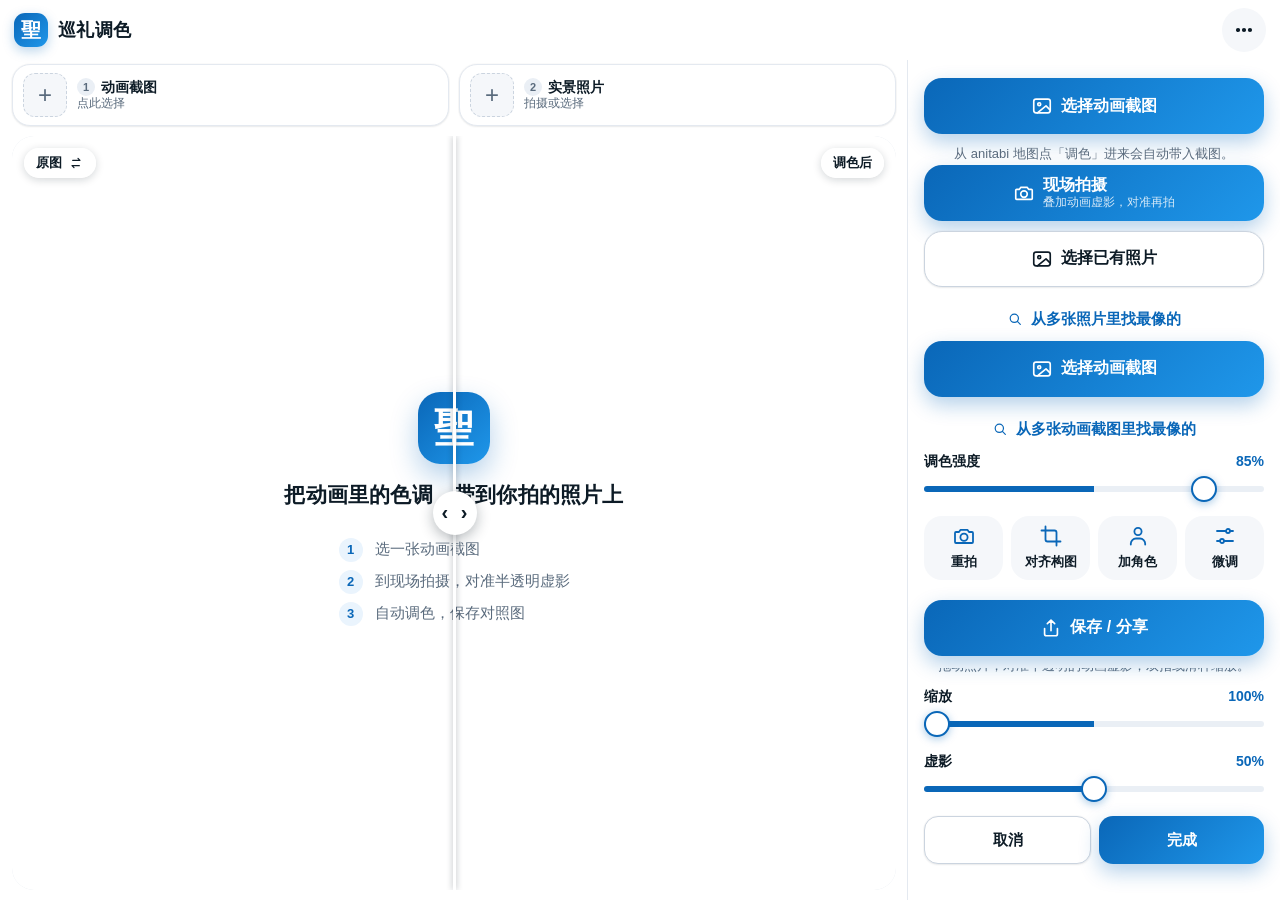
==== index.html @ 3e24e33b "merge: 合并 origin/main（手机端改版 + 模型多线路）与一屏主线界面重做 origin/main 上另一个会话在 39ddd38 里做了一次增量式手机端改版，与本分支的整体重构在 a" ====
<!doctype html>
<html lang="zh-CN" data-phase="empty">
<head>
  <meta charset="UTF-8" />
  <meta name="viewport" content="width=device-width, initial-scale=1.0, viewport-fit=cover" />
  <meta name="description" content="把动画截图的色调带到你拍的圣地巡礼照片上：现场叠加取景、自动调色、一键保存对照图。" />
  <meta name="theme-color" content="#ffffff" />
  <meta name="apple-mobile-web-app-capable" content="yes" />
  <meta name="apple-mobile-web-app-status-bar-style" content="default" />
  <meta name="apple-mobile-web-app-title" content="巡礼调色" />
  <title>聖地巡礼 · 调色对比生成器</title>
  <script>
    // 直接双击 HTML 时，浏览器会拦截模块、Worker 和相机能力，页面看得到但按钮不会工作。
    // 本机开发统一交给仅监听 127.0.0.1 的服务；线上与 GitHub Pages 不受影响。
    if (location.protocol === 'file:') location.replace('http://127.0.0.1:8126/');
  </script>
  <link rel="manifest" href="./manifest.webmanifest" />
  <link rel="icon" href="./icon.svg" type="image/svg+xml" />
  <link rel="apple-touch-icon" href="./icon-180.png" />
  <link rel="stylesheet" href="./style.css?v=20260929-white" />
</head>
<body>
  <!-- 线条图标：统一粗细和圆角，比各平台不一致的 emoji 更干净 -->
  <svg width="0" height="0" style="position:absolute" aria-hidden="true" focusable="false">
    <defs>
      <symbol id="i-camera" viewBox="0 0 24 24"><path d="M4 8h3l1.6-2.2h6.8L17 8h3a1 1 0 0 1 1 1v9a1 1 0 0 1-1 1H4a1 1 0 0 1-1-1V9a1 1 0 0 1 1-1z"/><circle cx="12" cy="13.2" r="3.6"/></symbol>
      <symbol id="i-image" viewBox="0 0 24 24"><rect x="3" y="4.5" width="18" height="15" rx="2.5"/><circle cx="9" cy="10" r="1.6"/><path d="M21 16.5l-4.6-4.6L7 19.5"/></symbol>
      <symbol id="i-search" viewBox="0 0 24 24"><circle cx="11" cy="11" r="6.2"/><path d="M20 20l-4.4-4.4"/></symbol>
      <symbol id="i-crop" viewBox="0 0 24 24"><path d="M6.5 2.5v13a2 2 0 0 0 2 2h13"/><path d="M2.5 6.5h13a2 2 0 0 1 2 2v13"/></symbol>
      <symbol id="i-person" viewBox="0 0 24 24"><circle cx="12" cy="7.5" r="3.6"/><path d="M4.8 20.5v-.8a5.2 5.2 0 0 1 5.2-5.2h4a5.2 5.2 0 0 1 5.2 5.2v.8"/></symbol>
      <symbol id="i-sliders" viewBox="0 0 24 24"><path d="M4 7h9M17 7h3M4 17h3M11 17h9"/><circle cx="15" cy="7" r="2"/><circle cx="9" cy="17" r="2"/></symbol>
      <symbol id="i-share" viewBox="0 0 24 24"><path d="M12 15V3.5M8 7.2l4-3.7 4 3.7"/><path d="M5 12.5v6a2 2 0 0 0 2 2h10a2 2 0 0 0 2-2v-6"/></symbol>
      <symbol id="i-more" viewBox="0 0 24 24"><circle cx="5.5" cy="12" r="1.4" fill="currentColor"/><circle cx="12" cy="12" r="1.4" fill="currentColor"/><circle cx="18.5" cy="12" r="1.4" fill="currentColor"/></symbol>
      <symbol id="i-swap" viewBox="0 0 24 24"><path d="M7 8h11l-3-3M17 16H6l3 3"/></symbol>
      <symbol id="i-plus" viewBox="0 0 24 24"><path d="M12 5v14M5 12h14"/></symbol>
      <symbol id="i-undo" viewBox="0 0 24 24"><path d="M8.5 5L4 9.5 8.5 14"/><path d="M4.5 9.5H14a5.5 5.5 0 0 1 0 11h-3"/></symbol>
      <symbol id="i-eraser" viewBox="0 0 24 24"><path d="M9 20h11"/><path d="M5.6 14.4l7.8-7.8a2 2 0 0 1 2.8 0l2.2 2.2a2 2 0 0 1 0 2.8L11 18H8l-2.4-2.4a2 2 0 0 1 0-1.2z"/></symbol>
      <symbol id="i-brush" viewBox="0 0 24 24"><path d="M15.5 4.5a2.1 2.1 0 0 1 3 3L8 18l-4 1 1-4z"/><path d="M14 6l3 3"/></symbol>
      <symbol id="i-box" viewBox="0 0 24 24"><rect x="4" y="4" width="16" height="16" rx="2.5" stroke-dasharray="3.2 3"/></symbol>
      <symbol id="i-trash" viewBox="0 0 24 24"><path d="M4.5 7h15M9.5 7V4.5h5V7M6.5 7l.8 12a1.5 1.5 0 0 0 1.5 1.4h6.4a1.5 1.5 0 0 0 1.5-1.4l.8-12"/></symbol>
      <symbol id="i-reset" viewBox="0 0 24 24"><path d="M4.5 12a7.5 7.5 0 1 0 2.4-5.5"/><path d="M4.5 4.5v4h4"/></symbol>
    </defs>
  </svg>
  <header class="bar">
    <span class="logo">聖</span>
    <h1>巡礼调色</h1>
    <button id="btnMenu" class="icon-btn" aria-label="更多：离线模型、关于"><svg class="ic"><use href="#i-more"/></svg></button>
  </header>

  <main class="app">
    <div class="stage-col">
      <!-- 素材条：永远显示两张图的状态，下一步没做的那格会高亮，取代原来的「五步流程条」 -->
      <div class="assets" id="assets">
        <button type="button" class="slot" id="slotAnime" aria-label="动画截图：点击选择或更换">
          <span class="slot-thumb"><img id="thumbAnime" alt="" hidden /></span>
          <span class="slot-text"><b><i class="step">1</i>动画截图</b><small id="slotAnimeHint">点此选择</small></span>
        </button>
        <button type="button" class="slot" id="slotPhoto" aria-label="实景照片：点击拍摄或选择">
          <span class="slot-thumb"><img id="thumbPhoto" alt="" hidden /></span>
          <span class="slot-text"><b><i class="step">2</i>实景照片</b><small id="slotPhotoHint">拍摄或选择</small></span>
        </button>
      </div>

      <div class="stage" id="stage">
        <div class="compare" id="compare">
          <canvas id="canvasGraded"></canvas>
          <div class="compare-clip" id="clip"><canvas id="canvasOrig"></canvas></div>
          <div class="handle" id="handle"><span></span></div>
          <img id="alignGhost" alt="" hidden />
          <button type="button" class="badge left" id="badgeLeft" title="点击切换：对照原图 / 对照动画"><span id="badgeLeftText">原图</span><svg class="ic sm"><use href="#i-swap"/></svg></button>
          <div class="badge right" id="badgeRight">调色后</div>
        </div>
        <div class="hero" id="emptyHint">
          <div class="hero-mark">聖</div>
          <h2>把动画里的色调，带到你拍的照片上</h2>
          <ol>
            <li>选一张动画截图</li>
            <li>到现场拍摄，对准半透明虚影</li>
            <li>自动调色，保存对照图</li>
          </ol>
        </div>
        <div class="stage-status" id="status" role="status" aria-live="polite" hidden></div>
      </div>
    </div>

    <!-- 操作区：只显示当前阶段需要的东西，每个阶段一个主按钮 -->
    <section class="dock" id="dock">
      <div class="pane" data-for="empty">
        <button id="btnPickAnime" class="primary big"><svg class="ic"><use href="#i-image"/></svg><span>选择动画截图</span></button>
        <p class="tip">从 anitabi 地图点「调色」进来会自动带入截图。</p>
      </div>

      <div class="pane" data-for="anime">
        <button id="btnShoot" class="primary big"><svg class="ic"><use href="#i-camera"/></svg><span>现场拍摄<small>叠加动画虚影，对准再拍</small></span></button>
        <button id="btnPickPhoto" class="big"><svg class="ic"><use href="#i-image"/></svg><span>选择已有照片</span></button>
        <button id="btnMatchPhotos" class="link"><svg class="ic sm"><use href="#i-search"/></svg>从多张照片里找最像的</button>
      </div>

      <div class="pane" data-for="photo">
        <button id="btnPickAnime2" class="primary big"><svg class="ic"><use href="#i-image"/></svg><span>选择动画截图</span></button>
        <button id="btnMatchAnimes" class="link"><svg class="ic sm"><use href="#i-search"/></svg>从多张动画截图里找最像的</button>
      </div>

      <div class="pane" data-for="ready">
        <label class="row">
          <span>调色强度</span><output id="strengthVal">85%</output>
          <input type="range" id="strength" min="0" max="100" value="85" />
        </label>

        <div class="char-box" id="charBox" hidden>
          <div class="char-msg" id="charMsg" hidden></div>
          <div class="char-fail" id="charFail" hidden>
            <button id="btnCharRetry" class="small">重试</button>
            <button id="btnCharHires" class="small">加强搜索小角色</button>
            <button id="btnCharBox" class="small">手动框选</button>
          </div>
          <div class="char-chips" id="charChips" hidden></div>
          <div class="char-ctl" id="charCtl" hidden>
            <label class="row">
              <span>角色大小</span><output id="charScaleVal">100%</output>
              <input type="range" id="charScale" min="20" max="300" value="100" />
            </label>
            <div class="btn-row">
              <button id="btnCharReset" class="small"><svg class="ic sm"><use href="#i-reset"/></svg>还原位置</button>
              <button id="btnCharRefine" class="small"><svg class="ic sm"><use href="#i-brush"/></svg>修边</button>
              <button id="btnCharRemove" class="small"><svg class="ic sm"><use href="#i-trash"/></svg>移除</button>
            </div>
          </div>
        </div>

        <div class="tools">
          <button id="btnRetake" class="tool"><svg class="ic"><use href="#i-camera"/></svg><span>重拍</span></button>
          <button id="btnAlign" class="tool"><svg class="ic"><use href="#i-crop"/></svg><span>对齐构图</span></button>
          <button id="btnAddChar" class="tool"><svg class="ic"><use href="#i-person"/></svg><span>加角色</span></button>
          <button id="btnGradeMore" class="tool"><svg class="ic"><use href="#i-sliders"/></svg><span>微调</span></button>
        </div>
        <div class="save-bar"><button id="btnSave" class="primary big"><svg class="ic"><use href="#i-share"/></svg><span>保存 / 分享</span></button></div>
      </div>

      <div class="pane" data-for="align">
        <p class="tip">拖动照片，对准半透明的动画虚影；双指或滑杆缩放。</p>
        <label class="row">
          <span>缩放</span><output id="alignZoomVal">100%</output>
          <input type="range" id="alignZoom" min="100" max="300" value="100" />
        </label>
        <label class="row">
          <span>虚影</span><output id="alignOpacityVal">50%</output>
          <input type="range" id="alignOpacity" min="15" max="85" value="50" />
        </label>
        <div class="btn-row">
          <button id="btnAlignCancel">取消</button>
          <button id="btnAlignReset" hidden>恢复整幅</button>
          <button id="btnAlignApply" class="primary">完成</button>
        </div>
      </div>
    </section>
  </main>

  <input type="file" id="fileAnime" accept="image/jpeg,image/png,image/webp,.heic,.heif" hidden />
  <input type="file" id="filePhoto" accept="image/jpeg,image/png,image/webp,.heic,.heif,.cr2,.cr3,.nef,.arw,.dng,.orf,.rw2,.raf,.pef,.srw" hidden />
  <input type="file" id="matchFiles" accept="image/jpeg,image/png,image/webp,.heic,.heif,.cr2,.cr3,.nef,.arw,.dng,.orf,.rw2,.raf,.pef,.srw" multiple hidden />

  <!-- 实景照片来源 -->
  <dialog id="photoSheet" class="sheet">
    <h2>实景照片</h2>
    <p class="tip" id="psTip" hidden>先选一张动画截图，才能叠加参考虚影、按截图找照片。</p>
    <div class="menu-list">
      <button id="psShoot" class="big primary"><svg class="ic"><use href="#i-camera"/></svg><span>现场拍摄<small>叠加动画虚影，对准再拍</small></span></button>
      <button id="psPick" class="big"><svg class="ic"><use href="#i-image"/></svg><span>从相册选择</span></button>
      <button id="psMatch" class="big"><svg class="ic"><use href="#i-search"/></svg><span>从多张照片里找最像的</span></button>
    </div>
    <button class="sheet-close" data-close>取消</button>
  </dialog>

  <!-- 微调：不常用的调色参数都收在这里 -->
  <dialog id="gradeSheet" class="sheet sheet-live">
    <div class="sheet-head">
      <h2>调色微调</h2>
      <span class="head-btns"><button id="btnGradeDefault" class="small">恢复默认</button><button data-close class="small primary">完成</button></span>
    </div>
    <label class="col">
      <span>迁移方式</span>
      <select id="mode">
        <option value="tone" selected>影调 + 色彩（推荐）</option>
        <option value="full">完整迁移（明度 + 色彩）</option>
        <option value="chroma">仅色彩（保留实景明度，更自然）</option>
      </select>
    </label>
    <label class="check"><input type="checkbox" id="skyRegion" checked /><span id="skyLabel">天空单独调色</span></label>
    <label class="row"><span>饱和度</span><output id="satBoostVal">15%</output><input type="range" id="satBoost" min="0" max="50" value="15" /></label>
    <label class="row"><span>辉光</span><output id="bloomVal">25%</output><input type="range" id="bloom" min="0" max="60" value="25" /></label>
  </dialog>

  <!-- 保存 / 分享 -->
  <dialog id="exportSheet" class="sheet">
    <div class="sheet-head"><h2>保存 / 分享</h2><button data-close class="small">关闭</button></div>
    <div class="export-grid">
      <button class="export-card" data-export="image"><canvas id="pvImage"></canvas><b>调色图</b><span>高清 JPEG</span></button>
      <button class="export-card" data-export="compare"><canvas id="pvCompare"></canvas><b>对照图</b><span>动画 + 调色后 · 选版式</span></button>
      <button class="export-card" data-export="gif"><canvas id="pvGif"></canvas><b>动图 GIF</b><span>动画渐变成实景</span></button>
      <button class="export-card" id="cardCharacter" data-export="character" hidden><canvas id="pvCharacter"></canvas><b>角色透明 PNG</b><span>已抠出的角色</span></button>
      <button class="export-card text" data-export="lut"><i>LUT</i><b>调色 LUT</b><span>.cube，可用于其他修图软件</span></button>
    </div>
  </dialog>

  <!-- 对照图版式 -->
  <dialog id="layoutSheet" class="sheet">
    <div class="sheet-head"><h2>对照图版式</h2><button data-close class="small">返回</button></div>
    <div class="layout-grid" id="layoutGrid">
      <button class="export-card on" data-layout="updown"><canvas id="pvUpdown"></canvas><b>上下</b></button>
      <button class="export-card" data-layout="leftright"><canvas id="pvLeftright"></canvas><b>左右</b></button>
      <button class="export-card" data-layout="triple"><canvas id="pvTriple"></canvas><b>三联</b><span>动画 · 原图 · 调色</span></button>
      <button class="export-card" data-layout="postcard"><canvas id="pvPostcard"></canvas><b>巡礼卡片</b><span>此处 · 彼处</span></button>
    </div>
    <div class="card-text" id="cardText" hidden>
      <input id="compareTitle" maxlength="48" placeholder="标题，例如：摇曳露营△" />
      <input id="comparePlace" maxlength="80" placeholder="地点（照片含 GPS 时会自动附上坐标）" />
    </div>
    <button id="btnMakeCompare" class="primary big">生成对照图</button>
  </dialog>

  <!-- 导出结果 -->
  <dialog id="resultSheet" class="sheet">
    <div class="sheet-head"><h2 id="resultTitle">正在生成…</h2><button data-close class="small">关闭</button></div>
    <div class="result-body">
      <div class="result-wait" id="resultWait">准备中…</div>
      <img id="resultImg" alt="" hidden />
    </div>
    <p class="tip" id="resultInfo"></p>
    <div class="btn-row" id="resultActions" hidden>
      <button id="btnShare" class="primary" hidden>分享 / 存到相册</button>
      <button id="btnDownload">下载文件</button>
    </div>
    <p class="tip" id="resultHint" hidden>iPhone 也可以长按图片，选「添加到照片」。</p>
  </dialog>

  <!-- 找最像的照片 -->
  <dialog id="matchSheet" class="sheet">
    <div class="sheet-head"><h2 id="matchTitle">找最像的</h2><button data-close class="small">关闭</button></div>
    <p class="tip" id="matchInfo"></p>
    <div class="match-grid" id="matchGrid"></div>
  </dialog>

  <!-- 通用确认 -->
  <dialog id="askDialog" class="sheet">
    <h2 id="askTitle"></h2>
    <p class="ask-body" id="askBody"></p>
    <div class="btn-row">
      <button id="askCancel">取消</button>
      <button id="askOk" class="primary">继续</button>
    </div>
  </dialog>

  <!-- 更多 / 关于 -->
  <dialog id="menuSheet" class="sheet">
    <div class="sheet-head"><h2>更多</h2><button data-close class="small">关闭</button></div>
    <section class="menu-sec">
      <h3>AI 离线模型</h3>
      <p class="tip" id="modelStatus">正在检查…</p>
      <p class="tip">调色和对照图不需要模型；「加角色」「找最像」首次使用才会下载，出门前在 Wi‑Fi 下载好，现场就能离线用。</p>
      <div class="btn-row">
        <button id="btnCacheAll" class="small">提前下载全部</button>
        <button id="btnClearModels" class="small">删除模型</button>
      </div>
      <p class="tip" id="pwaTip" hidden></p>
      <button id="btnPwaInstall" class="small" hidden>安装为应用（防止系统清除离线模型）</button>
    </section>
    <section class="menu-sec">
      <h3>关于</h3>
      <p class="tip">你的图片只在本机浏览器中处理，不会上传到服务器。独立开发：LovelySummer Channel</p>
      <nav class="links">
        <a href="https://github.com/catofkili/seichi-grader" target="_blank" rel="noreferrer">GitHub</a>
        <a id="verLink" href="https://github.com/catofkili/seichi-grader/commit/__GIT_SHA__" target="_blank" rel="noreferrer">版本 · __GIT_SHA__</a>
        <a href="mailto:lovelysummerchannel@outlook.com?subject=%E8%81%96%E5%9C%B0%E5%B7%A1%E7%A4%BC%20%E8%B0%83%E8%89%B2%E7%94%9F%E6%88%90%E5%99%A8%20%E5%8F%8D%E9%A6%88">问题反馈</a>
        <a href="https://ai.meta.com/resources/models-and-libraries/dinov3-license/" target="_blank" rel="noreferrer">Built with DINOv3</a>
      </nav>
      <button id="btnDiagnostics" class="small">导出诊断信息（反馈问题时附上）</button>
    </section>
  </dialog>

  <!-- 角色修边（全屏） -->
  <dialog id="refineDialog" class="full">
    <div class="rf-top">
      <button id="rfUndo" class="small"><svg class="ic sm"><use href="#i-undo"/></svg>撤销</button>
      <span id="rfTip">亮的部分会被保留</span>
      <button id="rfDone" class="primary small">完成</button>
    </div>
    <div class="rf-stage" id="rfStage"><canvas id="rfCanvas"></canvas></div>
    <div class="rf-tools">
      <div class="seg" id="rfTools">
        <button data-tool="erase" class="on"><svg class="ic"><use href="#i-eraser"/></svg><span>擦除多余</span></button>
        <button data-tool="keep"><svg class="ic"><use href="#i-brush"/></svg><span>补回缺失</span></button>
        <button data-tool="box"><svg class="ic"><use href="#i-box"/></svg><span>框选找角色</span></button>
      </div>
      <label class="row"><span id="rfBrushLabel">笔刷大小</span><input type="range" id="rfBrush" min="6" max="120" value="30" /></label>
      <label class="row"><span>边缘收紧</span><output id="rfErodeVal">0px</output><input type="range" id="rfErode" min="0" max="10" value="0" /></label>
    </div>
  </dialog>

  <script>
    // 部署时由 GitHub Actions 把占位符替换成真实 commit；未注入（本地开发）则降级显示 dev
    (function () {
      var a = document.getElementById('verLink');
      var placeholder = '__GIT' + '_SHA__'; // 拆写，避免被 CI 的 sed 一并替换
      if (a && a.textContent.indexOf(placeholder) >= 0) {
        a.textContent = '版本 · dev';
        a.href = 'https://github.com/catofkili/seichi-grader';
      }
    })();
  </script>
  <script type="module" src="./app.js?v=20260930-merge"></script>
</body>
</html>
---- style.css ----
/* 界面设计原则
   - 纯白底：页面、面板、弹层全是白的，层次靠发丝线、淡灰填充和柔和阴影，而不是色块。
   - 一个主色（天蓝）只用在「下一步该点哪」「当前选中」「主按钮」上，其余都是墨色和灰。
   - 户外手机优先：一屏到底、预览永远可见、≥48px 触控目标、深色文字（对比度 ≥ 7:1）。
   - 每个阶段只突出一个主按钮，见 app.js 的 updateUI()。 */
:root {
  --bg: #ffffff;
  --surface: #f5f7fa;      /* 几乎白的填充：图标按钮、角色卡片、预览底 */
  --surface-2: #eaeff5;    /* 按下态 / 滑杆空轨 */
  --line: #e4e9f0;         /* 发丝线 */
  --line-strong: #cbd4df;  /* 控件描边 */
  --text: #0d1b26;
  --muted: #5a6b7d;
  --accent: #0a67b8;
  --accent-2: #1f97ea;
  --accent-soft: #eaf4fd;
  --accent-grad: linear-gradient(135deg, var(--accent), var(--accent-2));
  --radius: 16px;
  --tap: 48px;
  --shadow-sm: 0 1px 2px rgba(13, 27, 38, .07), 0 0 0 1px rgba(13, 27, 38, .02);
  --ease: cubic-bezier(.2, .8, .2, 1);
}

* { box-sizing: border-box; -webkit-tap-highlight-color: transparent; }
[hidden] { display: none !important; }
html, body { margin: 0; height: 100%; }
body {
  display: flex; flex-direction: column;
  height: 100dvh; overflow: hidden; overscroll-behavior: none;
  background: var(--bg); color: var(--text);
  font: 15px/1.5 -apple-system, BlinkMacSystemFont, "SF Pro Text", "PingFang SC", "Hiragino Sans GB", "Microsoft YaHei", "Noto Sans CJK SC", sans-serif;
  -webkit-text-size-adjust: 100%; -webkit-font-smoothing: antialiased;
}
h1, h2, h3, p { margin: 0; }
:focus-visible { outline: 3px solid rgba(10, 103, 184, .35); outline-offset: 2px; }

/* ---------- 图标 ---------- */
.ic { width: 22px; height: 22px; flex: none; fill: none; stroke: currentColor; stroke-width: 1.8; stroke-linecap: round; stroke-linejoin: round; }
.ic.sm { width: 16px; height: 16px; }

/* ---------- 顶栏 ---------- */
.bar {
  flex: none; display: flex; align-items: center; gap: 10px;
  padding: calc(8px + env(safe-area-inset-top)) calc(14px + env(safe-area-inset-right)) 8px calc(14px + env(safe-area-inset-left));
  background: var(--bg);
}
.logo {
  width: 34px; height: 34px; border-radius: 11px; display: grid; place-items: center;
  font-size: 20px; font-weight: 700; color: #fff; background: var(--accent-grad);
  box-shadow: 0 4px 12px rgba(10, 103, 184, .28);
}
.bar h1 { font-size: 18px; font-weight: 700; letter-spacing: .02em; }
.icon-btn { margin-left: auto; width: 44px; min-height: 44px; height: 44px; padding: 0; border: 0; border-radius: 50%; background: var(--surface); box-shadow: none; color: var(--text); }

/* ---------- 通用按钮 / 表单 ---------- */
button, select {
  font: inherit; font-weight: 600; color: var(--text);
  min-height: var(--tap); padding: 0 18px; border-radius: 14px;
  border: 1px solid var(--line-strong); background: var(--bg); box-shadow: var(--shadow-sm);
  cursor: pointer; touch-action: manipulation;
  -webkit-user-select: none; user-select: none;
  transition: transform .12s var(--ease), background-color .15s, box-shadow .15s;
}
button { display: inline-flex; align-items: center; justify-content: center; gap: 8px; }
button:active:not(:disabled) { transform: scale(.98); background: var(--surface-2); }
@media (hover: hover) { button:hover:not(:disabled):not(.primary):not(.badge):not(.link) { background: var(--surface); } }
button:disabled { opacity: .4; cursor: not-allowed; }
button.primary {
  border: 0; color: #fff; background: var(--accent-grad);
  box-shadow: 0 8px 20px rgba(10, 103, 184, .30);
}
button.primary:active:not(:disabled) { background: var(--accent-grad); filter: brightness(.94); }
button.big { width: 100%; min-height: 56px; border-radius: 18px; font-size: 16px; }
button.big > span { text-align: left; line-height: 1.3; }
button.big small { display: block; font-size: 12px; font-weight: 500; opacity: .82; }
button.small { min-height: 40px; padding: 0 14px; font-size: 14px; border-radius: 12px; }
button.link { border: 0; background: none; box-shadow: none; color: var(--accent); min-height: 44px; }
button.link:active:not(:disabled) { background: var(--accent-soft); }
select {
  width: 100%; appearance: none; -webkit-appearance: none; font-weight: 500; padding: 0 40px 0 14px;
  background: var(--bg) url("data:image/svg+xml,%3Csvg xmlns='http://www.w3.org/2000/svg' viewBox='0 0 24 24' fill='none' stroke='%235a6b7d' stroke-width='2' stroke-linecap='round' stroke-linejoin='round'%3E%3Cpath d='M6 9l6 6 6-6'/%3E%3C/svg%3E") no-repeat right 12px center / 18px;
}
.tip { font-size: 13px; color: var(--muted); line-height: 1.6; }
.check { display: flex; align-items: center; gap: 12px; min-height: 44px; cursor: pointer; font-weight: 500; }
.check input { width: 22px; height: 22px; accent-color: var(--accent); flex: none; }

/* 滑杆：已走过的部分是主色（--pct 由 app.js 的 paintRange 写入），圆钮好抓 */
input[type=range] {
  --pct: 50%;
  -webkit-appearance: none; appearance: none;
  width: 100%; height: 34px; margin: 0; background: transparent; touch-action: pan-y;
}
input[type=range]::-webkit-slider-runnable-track {
  height: 6px; border-radius: 3px;
  background: linear-gradient(to right, var(--accent) var(--pct), var(--surface-2) var(--pct));
}
input[type=range]::-moz-range-track { height: 6px; border-radius: 3px; background: var(--surface-2); }
input[type=range]::-moz-range-progress { height: 6px; border-radius: 3px; background: var(--accent); }
input[type=range]::-webkit-slider-thumb {
  -webkit-appearance: none; width: 26px; height: 26px; margin-top: -10px; border-radius: 50%;
  background: #fff; border: 2px solid var(--accent); box-shadow: 0 2px 8px rgba(10, 103, 184, .35);
}
input[type=range]::-moz-range-thumb { width: 22px; height: 22px; border-radius: 50%; background: #fff; border: 2px solid var(--accent); box-shadow: 0 2px 8px rgba(10, 103, 184, .35); }
input[type=range]:disabled { opacity: .4; }
/* 「标签 · 数值 · 滑杆」：文字一行，滑杆一行 */
.row { display: grid; grid-template-columns: 1fr auto; column-gap: 8px; align-items: center; }
.row > input[type=range] { grid-column: 1 / -1; }
.row > span { font-size: 14px; font-weight: 600; }
.row > output { font-size: 14px; font-weight: 700; color: var(--accent); font-variant-numeric: tabular-nums; }
.col { display: flex; flex-direction: column; gap: 8px; }
.col > span { font-size: 14px; font-weight: 600; }
.btn-row { display: flex; gap: 8px; }
.btn-row > button { flex: 1; min-width: 0; }

/* ---------- 主体：手机竖屏 = 上下叠放 ---------- */
.app { flex: 1; min-height: 0; display: flex; flex-direction: column; }
.stage-col { flex: 1; min-height: 0; display: flex; flex-direction: column; }

/* 素材条 */
.assets {
  flex: none; display: grid; grid-template-columns: 1fr 1fr; gap: 10px;
  padding: 4px calc(12px + env(safe-area-inset-right)) 10px calc(12px + env(safe-area-inset-left));
}
.slot {
  display: flex; justify-content: flex-start; gap: 10px; min-height: 60px; padding: 8px 10px; text-align: left; min-width: 0;
  border-radius: 18px; border: 1px solid var(--line); background: var(--bg); box-shadow: var(--shadow-sm);
}
.slot-thumb {
  flex: none; width: 44px; height: 44px; border-radius: 12px; overflow: hidden; position: relative;
  background: var(--surface); border: 1.5px dashed var(--line-strong);
}
.slot-thumb::after { content: '+'; position: absolute; inset: 0; display: grid; place-items: center; font-size: 24px; font-weight: 300; color: var(--muted); }
.slot-thumb img { position: absolute; inset: 0; width: 100%; height: 100%; object-fit: cover; z-index: 1; image-orientation: from-image; }
.slot-text { display: flex; flex-direction: column; min-width: 0; line-height: 1.3; }
.slot-text b { display: flex; align-items: center; font-size: 14px; font-weight: 700; white-space: nowrap; }
.slot-text small { font-size: 12px; font-weight: 500; color: var(--muted); white-space: nowrap; overflow: hidden; text-overflow: ellipsis; }
.step {
  display: inline-grid; place-items: center; width: 18px; height: 18px; margin-right: 6px; flex: none;
  border-radius: 50%; background: var(--surface-2); color: var(--muted); font-size: 11px; font-style: normal; font-weight: 700;
}
.slot.filled .step { background: var(--accent); color: #fff; }
.slot.filled .slot-thumb { border-style: solid; border-color: var(--line); }
.slot.filled .slot-thumb::after { content: none; }
/* 下一步要做的那格：主色描边 + 轻微呼吸，让人一眼知道该点哪 */
.slot.next { border-color: var(--accent); box-shadow: 0 0 0 4px rgba(10, 103, 184, .12); animation: nudge 2s ease-in-out infinite; }
.slot.next .step { background: var(--accent); color: #fff; }
.slot.next .slot-thumb { border-color: var(--accent); }
.slot.next .slot-thumb::after { color: var(--accent); }
.slot.dragover { border-color: var(--accent); background: var(--accent-soft); }
@keyframes nudge { 50% { box-shadow: 0 0 0 7px rgba(10, 103, 184, .05); } }
@media (prefers-reduced-motion: reduce) { .slot.next { animation: none; } * { transition: none !important; animation: none !important; } }

/* 预览舞台：白页面上的一块浅灰画框 */
.stage {
  flex: 1; min-height: 0; position: relative; overflow: hidden;
  margin: 0 calc(12px + env(safe-area-inset-right)) 10px calc(12px + env(safe-area-inset-left));
  border-radius: 22px; background: var(--surface); box-shadow: inset 0 0 0 1px var(--line);
}
.compare {
  position: absolute; inset: 0; display: grid; place-items: center;
  overflow: hidden; touch-action: none; -webkit-user-select: none; user-select: none;
}
.compare canvas { position: absolute; max-width: 100%; max-height: 100%; }
.compare.grabbing { cursor: grabbing; }
.compare-clip {
  position: absolute; inset: 0; overflow: hidden; display: grid; place-items: center;
  clip-path: inset(0 50% 0 0);
}
.handle {
  position: absolute; top: 0; bottom: 0; left: 50%; width: 3px; margin-left: -1px;
  background: #fff; box-shadow: 0 0 6px rgba(13, 27, 38, .35); cursor: ew-resize; z-index: 5;
}
.handle span {
  position: absolute; top: 50%; left: 50%; width: 44px; height: 44px; transform: translate(-50%, -50%);
  background: #fff; border-radius: 50%; box-shadow: 0 4px 14px rgba(13, 27, 38, .30);
}
.handle span::before, .handle span::after {
  content: '‹'; position: absolute; top: 50%; transform: translateY(-54%);
  color: var(--text); font-size: 20px; font-weight: 700;
}
.handle span::before { left: 9px; }
.handle span::after { content: '›'; right: 9px; }
/* 角标：半透明白底 + 深色字，压在照片上也清楚 */
button.badge, .badge {
  position: absolute; top: 12px; z-index: 6; min-height: 0; height: auto;
  display: inline-flex; align-items: center; gap: 6px;
  background: rgba(255, 255, 255, .9); color: var(--text); font-size: 13px; font-weight: 700; line-height: 1.2;
  padding: 7px 12px; border-radius: 20px; border: 0;
  box-shadow: 0 2px 8px rgba(13, 27, 38, .18);
  -webkit-backdrop-filter: blur(8px); backdrop-filter: blur(8px);
}
button.badge:active:not(:disabled) { background: #fff; }
.badge.left { left: 12px; }
.badge.right { right: 12px; pointer-events: none; }
#alignGhost {
  position: absolute; left: 50%; top: 50%; transform: translate(-50%, -50%);
  opacity: .5; pointer-events: none; z-index: 6;
}
.compare.align-on { cursor: grab; }
.compare.align-on .compare-clip, .compare.align-on .handle, .compare.align-on .badge { display: none; }

/* 空状态：三行讲清楚这个工具干嘛 */
.hero {
  position: absolute; inset: 0; display: flex; flex-direction: column; align-items: center; justify-content: center;
  gap: 16px; padding: 24px; text-align: center; pointer-events: none; background: var(--bg);
}
.hero-mark {
  width: 72px; height: 72px; border-radius: 22px; display: grid; place-items: center;
  font-size: 40px; font-weight: 700; color: #fff; background: var(--accent-grad);
  box-shadow: 0 12px 28px rgba(10, 103, 184, .30);
}
.hero h2 { font-size: 21px; font-weight: 700; line-height: 1.4; letter-spacing: .01em; text-wrap: balance; }
.hero ol { margin: 4px 0 0; padding: 0; list-style: none; counter-reset: s; text-align: left; }
.hero li {
  counter-increment: s; display: flex; align-items: center; gap: 12px; margin: 8px 0;
  color: var(--muted); font-size: 15px; font-weight: 500;
}
.hero li::before {
  content: counter(s); display: grid; place-items: center; width: 24px; height: 24px; flex: none;
  border-radius: 50%; background: var(--accent-soft); color: var(--accent); font-size: 13px; font-weight: 700;
}

/* 状态提示：浮在预览底部，进度/错误就在眼前 */
.stage-status {
  position: absolute; left: 12px; right: 12px; bottom: 12px; z-index: 8; pointer-events: none;
  padding: 10px 16px; border-radius: 16px; text-align: center;
  background: rgba(13, 27, 38, .9); color: #fff; font-size: 14px; font-weight: 500; line-height: 1.45;
  -webkit-backdrop-filter: blur(8px); backdrop-filter: blur(8px);
  box-shadow: 0 8px 24px rgba(13, 27, 38, .25);
}

/* ---------- 操作区 ---------- */
.dock {
  flex: none; max-height: 48dvh; overflow-y: auto; overscroll-behavior: contain;
  padding: 16px calc(16px + env(safe-area-inset-right)) calc(12px + env(safe-area-inset-bottom)) calc(16px + env(safe-area-inset-left));
  background: var(--bg); border-radius: 26px 26px 0 0;
  box-shadow: 0 -10px 32px rgba(13, 27, 38, .08), 0 -1px 0 var(--line);
}
.pane { display: flex; flex-direction: column; gap: 10px; }
.pane > .tip { text-align: center; }

.tools { display: flex; gap: 8px; }
.tools > .tool { flex: 1 1 0; min-width: 0; }
.tool {
  flex-direction: column; gap: 5px; min-height: 62px; padding: 8px 4px;
  border: 0; border-radius: 18px; background: var(--surface); box-shadow: none;
  font-size: 12.5px; font-weight: 600; white-space: nowrap;
}
.tool .ic { width: 24px; height: 24px; color: var(--accent); }
/* 内容多到要滚动时，保存按钮仍钉在操作区底部，永远够得着 */
.save-bar {
  position: sticky; bottom: 0; z-index: 2;
  margin: 0 -16px calc(-12px - env(safe-area-inset-bottom)); padding: 10px 16px calc(12px + env(safe-area-inset-bottom));
  background: linear-gradient(rgba(255, 255, 255, 0), var(--bg) 24%);
}

/* 角色：只有抠出角色之后才出现。尽量压矮，别把预览和保存按钮挤出屏幕 */
.char-box {
  display: flex; flex-direction: column; gap: 6px; padding: 10px 14px;
  border-radius: 18px; background: var(--surface);
}
.char-msg { font-size: 13px; font-weight: 500; color: var(--muted); line-height: 1.45; }
.char-fail { display: flex; gap: 6px; flex-wrap: wrap; }
.char-fail > button { flex: 1 1 auto; }
.char-ctl { display: flex; flex-direction: column; gap: 2px; }
.char-ctl .row > input[type=range] { height: 30px; }
.char-ctl .btn-row > button { min-height: 38px; }
.char-chips { display: flex; flex-wrap: wrap; gap: 6px; }
.char-chip {
  display: inline-flex; align-items: center; gap: 6px; min-height: 38px; padding: 0 14px 0 10px;
  border: 1px solid var(--line-strong); border-radius: 20px; background: var(--bg); font-size: 14px; font-weight: 600; cursor: pointer;
}
.char-chip input { width: 20px; height: 20px; accent-color: var(--accent); margin: 0; }
.char-chip.empty { opacity: .45; cursor: default; }

/* ---------- 弹层 ---------- */
dialog {
  border: 0; padding: 0; color: var(--text); background: var(--bg);
  max-width: 100vw; overflow: hidden;
}
dialog::backdrop { background: rgba(13, 27, 38, .48); -webkit-backdrop-filter: blur(3px); backdrop-filter: blur(3px); }
dialog[open]::backdrop { animation: fade .2s ease-out; }
dialog.sheet {
  width: min(560px, 100vw); max-height: 90dvh; overflow-y: auto;
  margin: auto auto 0; border-radius: 28px 28px 0 0;
  padding: 22px calc(18px + env(safe-area-inset-right)) calc(18px + env(safe-area-inset-bottom)) calc(18px + env(safe-area-inset-left));
  box-shadow: 0 -16px 48px rgba(13, 27, 38, .22);
}
dialog.sheet[open] { display: flex; flex-direction: column; gap: 14px; animation: sheet-up .28s var(--ease); }
@keyframes sheet-up { from { transform: translateY(28px); opacity: 0; } }
@keyframes fade { from { opacity: 0; } }
dialog.sheet h2 { font-size: 20px; font-weight: 700; letter-spacing: .01em; }
dialog.sheet h3 { font-size: 14px; font-weight: 700; margin-bottom: 6px; }
.sheet-head { display: flex; align-items: center; justify-content: space-between; gap: 10px; }
.head-btns { display: flex; gap: 8px; }
.sheet-close { align-self: stretch; }
.menu-list { display: flex; flex-direction: column; gap: 10px; }
.menu-sec { display: flex; flex-direction: column; gap: 10px; padding-top: 16px; border-top: 1px solid var(--line); }
.menu-sec:first-of-type { border-top: 0; padding-top: 0; }
.links { display: flex; flex-wrap: wrap; gap: 4px 18px; font-size: 14px; }
.links a { color: var(--accent); font-weight: 600; text-decoration: none; min-height: 34px; display: inline-flex; align-items: center; }
.ask-body { font-size: 15px; line-height: 1.7; color: var(--muted); white-space: pre-line; }
/* 微调面板不压暗预览：边拖边看效果 */
dialog.sheet-live { box-shadow: 0 -8px 36px rgba(13, 27, 38, .22); }
dialog.sheet-live::backdrop { background: transparent; -webkit-backdrop-filter: none; backdrop-filter: none; }

.export-grid, .layout-grid { display: grid; grid-template-columns: repeat(2, minmax(0, 1fr)); gap: 12px; }
.export-card {
  display: flex; flex-direction: column; align-items: stretch; justify-content: flex-start; gap: 0; min-height: 0; padding: 0 0 12px; overflow: hidden;
  text-align: left; border-radius: 20px; background: var(--bg); border: 1px solid var(--line); box-shadow: var(--shadow-sm);
}
.export-card canvas, .export-card i {
  display: block; width: 100%; height: 108px; margin: 0 0 10px; object-fit: contain; background: var(--surface);
}
.export-card i { display: grid; place-items: center; font-style: normal; font-size: 30px; font-weight: 800; letter-spacing: .04em; color: var(--accent); }
.export-card b, .export-card span { display: block; padding: 0 12px; font-size: 14px; }
.export-card b { font-weight: 700; }
.export-card span { font-size: 12px; font-weight: 500; color: var(--muted); line-height: 1.4; margin-top: 2px; }
.export-card.on { border-color: var(--accent); box-shadow: 0 0 0 3px rgba(10, 103, 184, .18); }
.card-text { display: flex; flex-direction: column; gap: 10px; }
.card-text input {
  font: inherit; font-weight: 500; min-height: var(--tap); padding: 0 14px; border-radius: 14px;
  border: 1px solid var(--line-strong); background: var(--bg); color: var(--text); width: 100%;
}
.card-text input::placeholder { color: #8b99a8; }

.result-body { display: grid; place-items: center; min-height: 160px; background: var(--surface); border-radius: 20px; overflow: hidden; }
.result-wait { padding: 30px 16px; color: var(--muted); font-weight: 500; text-align: center; white-space: pre-line; }
#resultImg { max-width: 100%; max-height: 46dvh; display: block; -webkit-touch-callout: default; }

.match-grid {
  display: grid; grid-template-columns: repeat(3, minmax(0, 1fr)); gap: 8px;
  overflow-y: auto; max-height: 56dvh; padding: 3px;
}
.match-item {
  position: relative; padding: 0; min-height: 0; overflow: hidden; border-radius: 16px; display: block;
  border: 2px solid transparent; background: var(--surface); box-shadow: var(--shadow-sm);
}
.match-item canvas { width: 100%; height: 86px; object-fit: cover; display: block; }
.match-item span {
  position: absolute; left: 6px; bottom: 6px; padding: 2px 8px; font-size: 12px; font-weight: 700;
  color: var(--text); background: rgba(255, 255, 255, .92); border-radius: 10px;
}
.match-item.top { border-color: var(--accent); }
.match-item.top span { background: var(--accent); color: #fff; }

/* 全屏修边：同样是白底，暗蒙版盖在图上 */
dialog.full { width: 100vw; height: 100dvh; max-height: none; margin: 0; border-radius: 0; background: var(--bg); }
dialog.full[open] { display: flex; flex-direction: column; }
.rf-top {
  flex: none; display: flex; align-items: center; justify-content: space-between; gap: 8px;
  padding: calc(8px + env(safe-area-inset-top)) 12px 8px; box-shadow: 0 1px 0 var(--line);
}
.rf-top #rfTip { flex: 1; text-align: center; font-size: 13px; font-weight: 500; color: var(--muted); line-height: 1.4; }
.rf-stage { flex: 1; min-height: 0; position: relative; overflow: hidden; touch-action: none; background: var(--surface); }
#rfCanvas { position: absolute; left: 0; top: 0; transform-origin: 0 0; touch-action: none; background: #fff; box-shadow: 0 4px 20px rgba(13, 27, 38, .18); }
.rf-tools {
  flex: none; display: flex; flex-direction: column; gap: 8px;
  padding: 12px 16px calc(12px + env(safe-area-inset-bottom)); box-shadow: 0 -1px 0 var(--line);
}
/* 分段控件 */
.seg { display: grid; grid-template-columns: repeat(3, 1fr); gap: 4px; padding: 4px; border-radius: 16px; background: var(--surface); }
.seg button { padding: 0 6px; min-height: 44px; font-size: 13px; border: 0; background: transparent; box-shadow: none; border-radius: 12px; color: var(--muted); }
.seg button.on { background: var(--bg); color: var(--accent); box-shadow: var(--shadow-sm); }
.seg button:disabled { opacity: .35; }

/* ---------- 横屏 / 平板 / 桌面：预览在左，操作区在右 ---------- */
@media (min-aspect-ratio: 1/1) and (min-width: 640px) {
  .app { flex-direction: row; }
  .dock {
    width: 372px; max-height: none; border-radius: 0; box-shadow: -1px 0 0 var(--line); padding-top: 18px;
  }
  .stage { margin-right: 12px; }
  dialog.sheet { margin: auto; border-radius: 28px; width: min(600px, 92vw); }
  dialog.sheet-live { margin: auto 16px 16px auto; width: 344px; }
  .match-grid { grid-template-columns: repeat(4, minmax(0, 1fr)); }
}
/* 矮屏（手机横屏）：素材条收紧，给预览让高度 */
@media (max-height: 520px) {
  .bar { padding-top: calc(4px + env(safe-area-inset-top)); padding-bottom: 4px; }
  .slot { min-height: 48px; }
  .slot-thumb { width: 34px; height: 34px; }
  .slot-text small { display: none; }
}
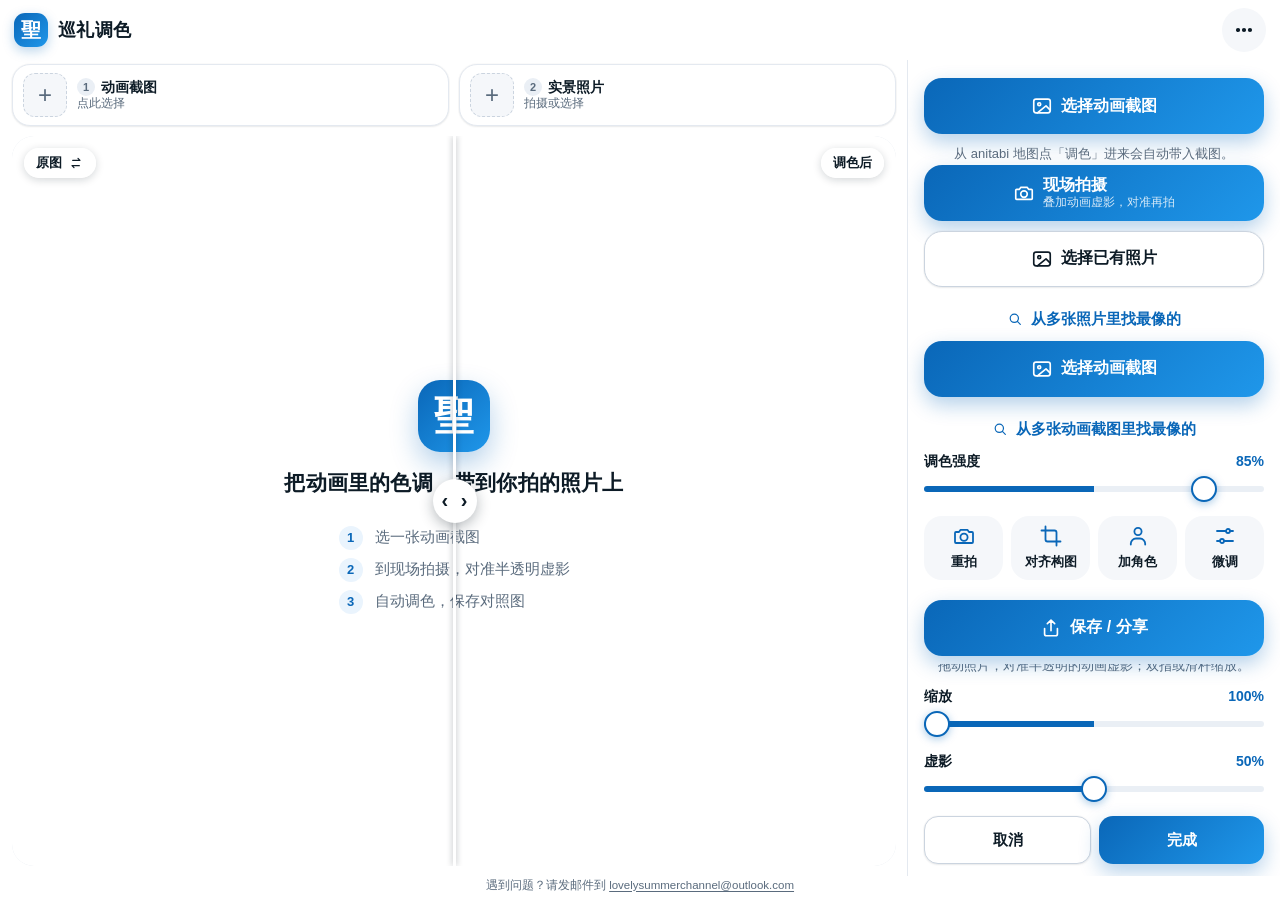
==== commit f378b9f1: "ui: 底部加小字「遇到问题？请发邮件到 lovelysummerchannel@outlook.com」（mailto 链接） 一屏布局里没有页面底部，固定为最底下一行；操作区底部内边距让给它，整体" ====
--- a/index.html
+++ b/index.html
@@ -17,7 +17,7 @@
   <link rel="manifest" href="./manifest.webmanifest" />
   <link rel="icon" href="./icon.svg" type="image/svg+xml" />
   <link rel="apple-touch-icon" href="./icon-180.png" />
-  <link rel="stylesheet" href="./style.css?v=20260929-white" />
+  <link rel="stylesheet" href="./style.css?v=20260930-foot" />
 </head>
 <body>
   <!-- 线条图标：统一粗细和圆角，比各平台不一致的 emoji 更干净 -->
@@ -156,6 +156,8 @@
     </section>
   </main>
 
+  <footer class="foot">遇到问题？请发邮件到 <a href="mailto:lovelysummerchannel@outlook.com?subject=%E8%81%96%E5%9C%B0%E5%B7%A1%E7%A4%BC%20%E8%B0%83%E8%89%B2%E7%94%9F%E6%88%90%E5%99%A8%20%E5%8F%8D%E9%A6%88">lovelysummerchannel@outlook.com</a></footer>
+
   <input type="file" id="fileAnime" accept="image/jpeg,image/png,image/webp,.heic,.heif" hidden />
   <input type="file" id="filePhoto" accept="image/jpeg,image/png,image/webp,.heic,.heif,.cr2,.cr3,.nef,.arw,.dng,.orf,.rw2,.raf,.pef,.srw" hidden />
   <input type="file" id="matchFiles" accept="image/jpeg,image/png,image/webp,.heic,.heif,.cr2,.cr3,.nef,.arw,.dng,.orf,.rw2,.raf,.pef,.srw" multiple hidden />
@@ -308,6 +310,6 @@
       }
     })();
   </script>
-  <script type="module" src="./app.js?v=20260930-merge"></script>
+  <script type="module" src="./app.js?v=20260930-foot"></script>
 </body>
 </html>
--- a/style.css
+++ b/style.css
@@ -232,7 +232,7 @@
 /* ---------- 操作区 ---------- */
 .dock {
   flex: none; max-height: 48dvh; overflow-y: auto; overscroll-behavior: contain;
-  padding: 16px calc(16px + env(safe-area-inset-right)) calc(12px + env(safe-area-inset-bottom)) calc(16px + env(safe-area-inset-left));
+  padding: 16px calc(16px + env(safe-area-inset-right)) 8px calc(16px + env(safe-area-inset-left));
   background: var(--bg); border-radius: 26px 26px 0 0;
   box-shadow: 0 -10px 32px rgba(13, 27, 38, .08), 0 -1px 0 var(--line);
 }
@@ -250,7 +250,7 @@
 /* 内容多到要滚动时，保存按钮仍钉在操作区底部，永远够得着 */
 .save-bar {
   position: sticky; bottom: 0; z-index: 2;
-  margin: 0 -16px calc(-12px - env(safe-area-inset-bottom)); padding: 10px 16px calc(12px + env(safe-area-inset-bottom));
+  margin: 0 -16px -8px; padding: 10px 16px 8px;
   background: linear-gradient(rgba(255, 255, 255, 0), var(--bg) 24%);
 }
 
@@ -272,6 +272,13 @@
 }
 .char-chip input { width: 20px; height: 20px; accent-color: var(--accent); margin: 0; }
 .char-chip.empty { opacity: .45; cursor: default; }
+
+/* 页脚小字：一屏布局里没有「页面底部」，就固定在最底下一行 */
+.foot {
+  flex: none; padding: 0 16px calc(6px + env(safe-area-inset-bottom)); background: var(--bg);
+  text-align: center; font-size: 11.5px; line-height: 1.6; color: var(--muted);
+}
+.foot a { color: var(--muted); text-decoration: underline; text-underline-offset: 2px; }
 
 /* ---------- 弹层 ---------- */
 dialog {
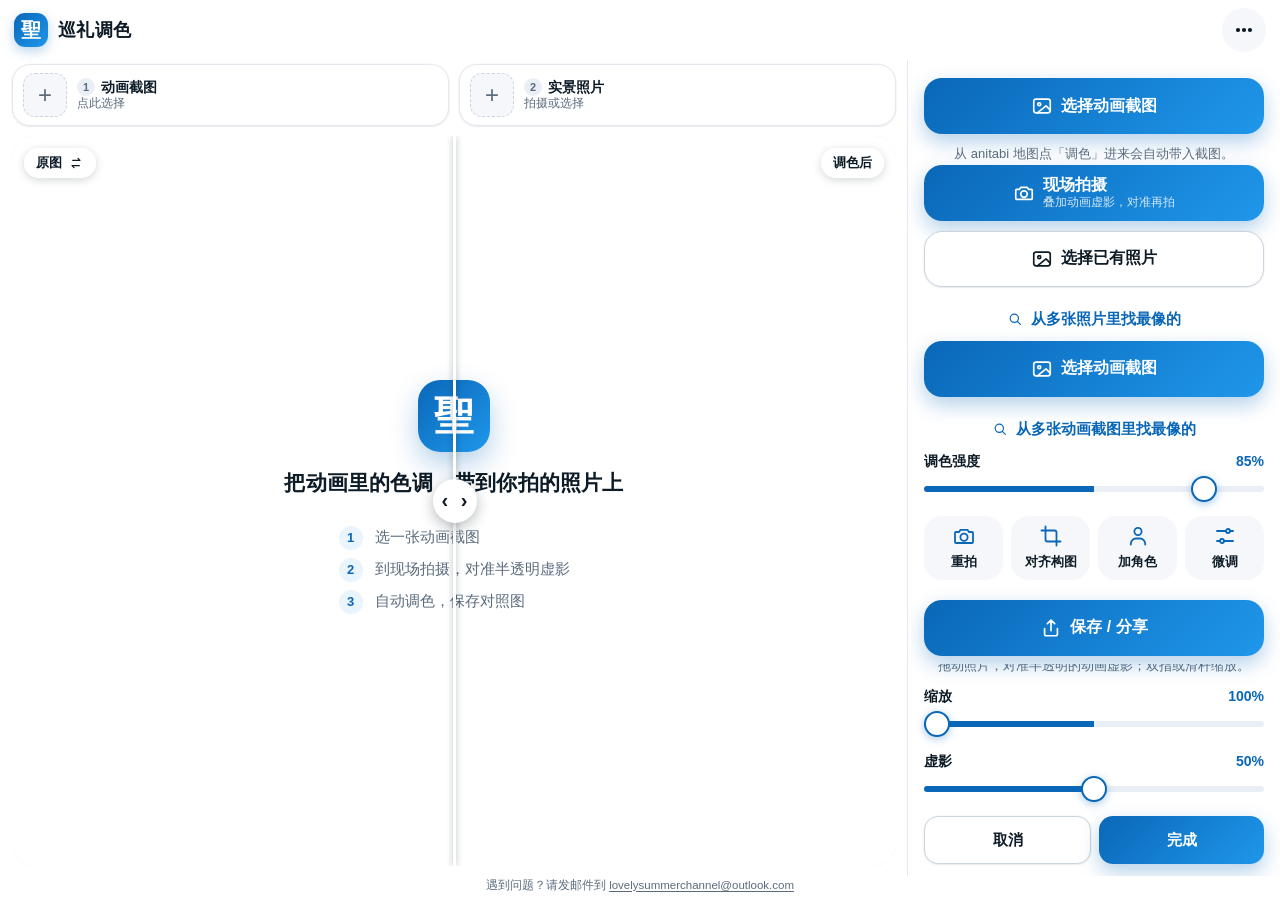
==== commit af1612f1: "fix: 修复动画视图透出实景，完善修边遮罩配色与边缘收紧" ====
--- a/index.html
+++ b/index.html
@@ -17,7 +17,7 @@
   <link rel="manifest" href="./manifest.webmanifest" />
   <link rel="icon" href="./icon.svg" type="image/svg+xml" />
   <link rel="apple-touch-icon" href="./icon-180.png" />
-  <link rel="stylesheet" href="./style.css?v=20260930-foot" />
+  <link rel="stylesheet" href="./style.css?v=20261018-refine2" />
 </head>
 <body>
   <!-- 线条图标：统一粗细和圆角，比各平台不一致的 emoji 更干净 -->
@@ -294,6 +294,27 @@
         <button data-tool="keep"><svg class="ic"><use href="#i-brush"/></svg><span>补回缺失</span></button>
         <button data-tool="box"><svg class="ic"><use href="#i-box"/></svg><span>框选找角色</span></button>
       </div>
+      <div class="rf-colors">
+        <span>遮罩颜色</span>
+        <div class="swatches" id="rfColors">
+          <button type="button" class="swatch" data-color="#ff2d6f" style="--c:#ff2d6f" title="玫红" aria-label="玫红" aria-pressed="false"></button>
+          <button type="button" class="swatch" data-color="#ffb300" style="--c:#ffb300" title="黄橙" aria-label="黄橙" aria-pressed="false"></button>
+          <button type="button" class="swatch" data-color="#23c96b" style="--c:#23c96b" title="绿色" aria-label="绿色" aria-pressed="false"></button>
+          <button type="button" class="swatch" data-color="#6a5cff" style="--c:#6a5cff" title="蓝紫" aria-label="蓝紫" aria-pressed="false"></button>
+          <button type="button" class="swatch on" data-color="#000000" style="--c:#000000" title="黑色" aria-label="黑色" aria-pressed="true"></button>
+          <button type="button" class="swatch" data-color="#ffffff" style="--c:#ffffff" title="白色" aria-label="白色" aria-pressed="false"></button>
+          <label class="swatch custom" title="自定义颜色">
+            <input type="color" id="rfMaskColor" value="#000000" aria-label="自定义遮罩颜色" />
+          </label>
+        </div>
+      </div>
+      <div class="rf-brush-color">
+        <span>画笔颜色</span>
+        <label class="brush-color" title="自定义画笔颜色">
+          <input type="color" id="rfBrushColor" value="#000000" aria-label="自定义画笔颜色" />
+        </label>
+        <button type="button" id="rfBrushAuto" class="rf-auto on" aria-pressed="true">自动</button>
+      </div>
       <label class="row"><span id="rfBrushLabel">笔刷大小</span><input type="range" id="rfBrush" min="6" max="120" value="30" /></label>
       <label class="row"><span>边缘收紧</span><output id="rfErodeVal">0px</output><input type="range" id="rfErode" min="0" max="10" value="0" /></label>
     </div>
@@ -310,6 +331,6 @@
       }
     })();
   </script>
-  <script type="module" src="./app.js?v=20260930-foot"></script>
+  <script type="module" src="./app.js?v=20261018-refine3"></script>
 </body>
 </html>
--- a/style.css
+++ b/style.css
@@ -165,6 +165,7 @@
 .compare-clip {
   position: absolute; inset: 0; overflow: hidden; display: grid; place-items: center;
   clip-path: inset(0 50% 0 0);
+  background: var(--surface);
 }
 .handle {
   position: absolute; top: 0; bottom: 0; left: 50%; width: 3px; margin-left: -1px;
@@ -371,6 +372,48 @@
 .seg button.on { background: var(--bg); color: var(--accent); box-shadow: var(--shadow-sm); }
 .seg button:disabled { opacity: .35; }
 
+.rf-colors { display: flex; align-items: center; gap: 10px; flex-wrap: wrap; }
+.rf-colors > span { flex: none; font-size: 13px; font-weight: 600; color: var(--muted); }
+.swatches { display: flex; align-items: center; gap: 6px; flex-wrap: wrap; }
+.swatch {
+  position: relative; flex: none; width: 26px; height: 26px; min-height: 0; padding: 0;
+  border-radius: 50%; border: 2px solid var(--bg); background: var(--c, #888);
+  box-shadow: inset 0 0 0 1px rgba(13, 27, 38, .22), 0 0 0 1.5px rgba(13, 27, 38, .45); cursor: pointer;
+}
+button.swatch:hover:not(:disabled), button.swatch:active:not(:disabled) { background: var(--c); transform: none; }
+.swatch.on { border-color: var(--text); box-shadow: 0 0 0 2px var(--bg), 0 0 0 4px var(--accent); }
+.swatch.custom {
+  border-style: dashed; border-color: var(--line-strong);
+  background: conic-gradient(#ff2d6f, #ffb300, #23c96b, #6a5cff, #ff2d6f);
+}
+.swatch.custom.on { border-color: var(--text); }
+.swatch.custom::after {
+  content: '+'; position: absolute; inset: 0; display: grid; place-items: center;
+  color: #fff; font-size: 15px; font-weight: 700; text-shadow: 0 1px 2px rgba(0, 0, 0, .6);
+  pointer-events: none;
+}
+.swatch.custom input[type=color] {
+  position: absolute; inset: 0; width: 100%; height: 100%; padding: 0; border: 0;
+  opacity: 0; cursor: pointer;
+}
+
+.rf-brush-color { display: flex; align-items: center; gap: 10px; flex-wrap: wrap; }
+.rf-brush-color > span { flex: none; font-size: 13px; font-weight: 600; color: var(--muted); }
+.brush-color {
+  position: relative; flex: none; width: 30px; height: 30px; border-radius: 50%;
+  border: 2px solid var(--bg); background: var(--brush, #fff);
+  box-shadow: inset 0 0 0 1px rgba(13, 27, 38, .22), 0 0 0 1.5px rgba(13, 27, 38, .45); cursor: pointer;
+}
+.brush-color input[type=color] {
+  position: absolute; inset: 0; width: 100%; height: 100%; padding: 0; border: 0;
+  opacity: 0; cursor: pointer;
+}
+button.rf-auto {
+  min-height: 30px; height: 30px; padding: 0 12px; font-size: 12px; border-radius: 15px; color: var(--muted);
+}
+button.rf-auto.on { border-color: var(--accent); color: var(--accent); background: var(--accent-soft); }
+button.rf-auto.on:hover:not(:disabled), button.rf-auto.on:active:not(:disabled) { background: var(--accent-soft); }
+
 /* ---------- 横屏 / 平板 / 桌面：预览在左，操作区在右 ---------- */
 @media (min-aspect-ratio: 1/1) and (min-width: 640px) {
   .app { flex-direction: row; }
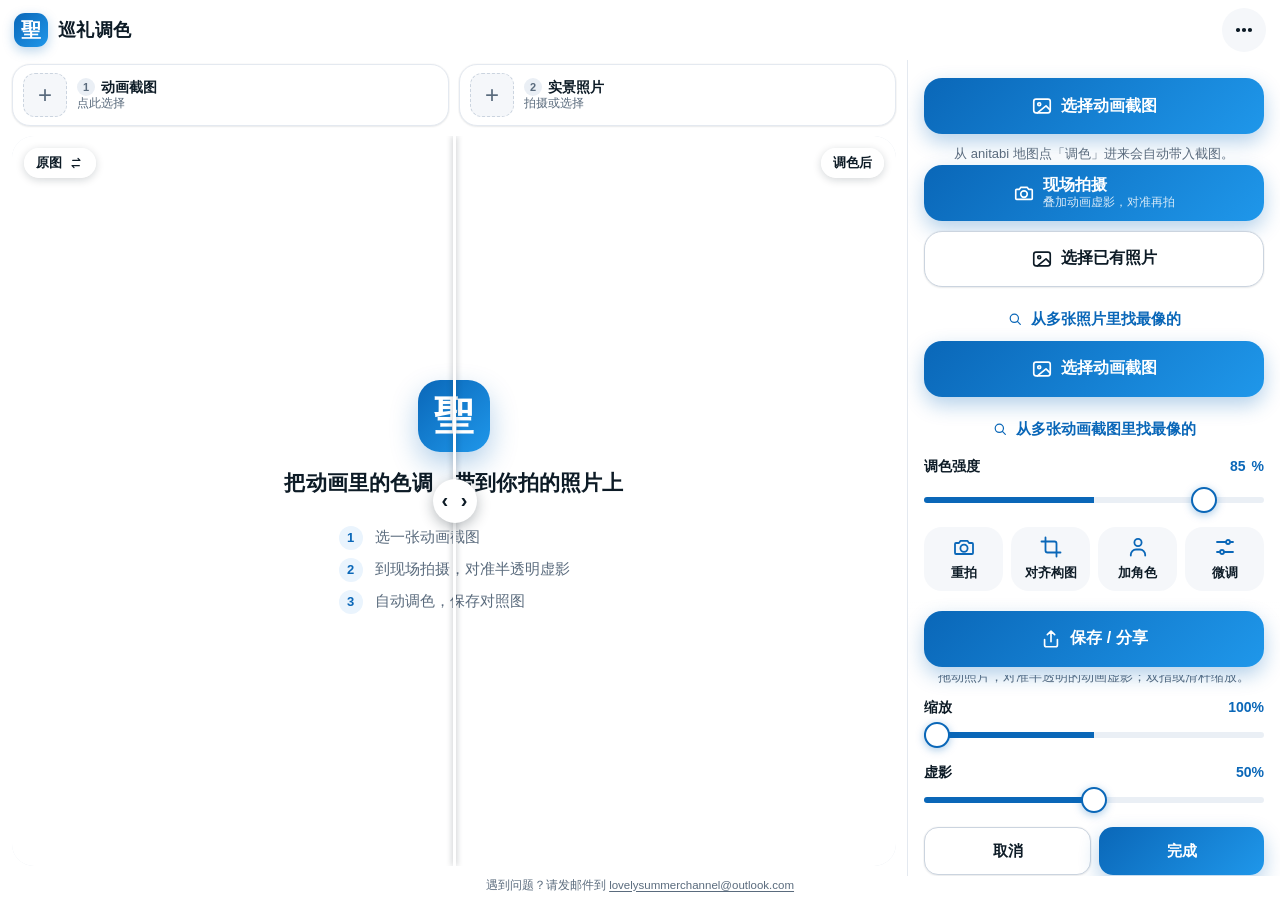
==== commit b7c7f658: "feat: 参数支持直接输入，优化对齐构图性能" ====
--- a/index.html
+++ b/index.html
@@ -17,7 +17,7 @@
   <link rel="manifest" href="./manifest.webmanifest" />
   <link rel="icon" href="./icon.svg" type="image/svg+xml" />
   <link rel="apple-touch-icon" href="./icon-180.png" />
-  <link rel="stylesheet" href="./style.css?v=20261018-refine2" />
+  <link rel="stylesheet" href="./style.css?v=20261018-inputs4" />
 </head>
 <body>
   <!-- 线条图标：统一粗细和圆角，比各平台不一致的 emoji 更干净 -->
@@ -102,10 +102,11 @@
       </div>
 
       <div class="pane" data-for="ready">
-        <label class="row">
-          <span>调色强度</span><output id="strengthVal">85%</output>
+        <div class="row">
+          <label for="strength">调色强度</label>
+          <span class="num"><input type="number" id="strengthVal" min="0" max="100" step="1" value="85" inputmode="numeric" aria-label="调色强度数值" /><i>%</i></span>
           <input type="range" id="strength" min="0" max="100" value="85" />
-        </label>
+        </div>
 
         <div class="char-box" id="charBox" hidden>
           <div class="char-msg" id="charMsg" hidden></div>
@@ -116,10 +117,11 @@
           </div>
           <div class="char-chips" id="charChips" hidden></div>
           <div class="char-ctl" id="charCtl" hidden>
-            <label class="row">
-              <span>角色大小</span><output id="charScaleVal">100%</output>
+            <div class="row">
+              <label for="charScale">角色大小</label>
+              <span class="num"><input type="number" id="charScaleVal" min="20" max="300" step="1" value="100" inputmode="numeric" aria-label="角色大小数值" /><i>%</i></span>
               <input type="range" id="charScale" min="20" max="300" value="100" />
-            </label>
+            </div>
             <div class="btn-row">
               <button id="btnCharReset" class="small"><svg class="ic sm"><use href="#i-reset"/></svg>还原位置</button>
               <button id="btnCharRefine" class="small"><svg class="ic sm"><use href="#i-brush"/></svg>修边</button>
@@ -189,8 +191,8 @@
       </select>
     </label>
     <label class="check"><input type="checkbox" id="skyRegion" checked /><span id="skyLabel">天空单独调色</span></label>
-    <label class="row"><span>饱和度</span><output id="satBoostVal">15%</output><input type="range" id="satBoost" min="0" max="50" value="15" /></label>
-    <label class="row"><span>辉光</span><output id="bloomVal">25%</output><input type="range" id="bloom" min="0" max="60" value="25" /></label>
+    <div class="row"><label for="satBoost">饱和度</label><span class="num"><input type="number" id="satBoostVal" min="0" max="50" step="1" value="15" inputmode="numeric" aria-label="饱和度数值" /><i>%</i></span><input type="range" id="satBoost" min="0" max="50" value="15" /></div>
+    <div class="row"><label for="bloom">辉光</label><span class="num"><input type="number" id="bloomVal" min="0" max="60" step="1" value="25" inputmode="numeric" aria-label="辉光数值" /><i>%</i></span><input type="range" id="bloom" min="0" max="60" value="25" /></div>
   </dialog>
 
   <!-- 保存 / 分享 -->
@@ -331,6 +333,6 @@
       }
     })();
   </script>
-  <script type="module" src="./app.js?v=20261018-refine3"></script>
+  <script type="module" src="./app.js?v=20261018-inputs4"></script>
 </body>
 </html>
--- a/style.css
+++ b/style.css
@@ -106,7 +106,21 @@
 .row { display: grid; grid-template-columns: 1fr auto; column-gap: 8px; align-items: center; }
 .row > input[type=range] { grid-column: 1 / -1; }
 .row > span { font-size: 14px; font-weight: 600; }
+.row > label { font-size: 14px; font-weight: 600; }
 .row > output { font-size: 14px; font-weight: 700; color: var(--accent); font-variant-numeric: tabular-nums; }
+.num { display: inline-flex; align-items: center; gap: 2px; font-size: 14px; font-weight: 700; color: var(--accent); font-variant-numeric: tabular-nums; }
+.num input {
+  width: 2.4em; min-width: 0; min-height: 32px; padding: 0 3px; border: 1px solid transparent; border-radius: 8px;
+  background: transparent; color: inherit; font: inherit; text-align: right;
+  -moz-appearance: textfield;
+}
+@supports (field-sizing: content) {
+  .num input { width: auto; field-sizing: content; min-width: 2em; max-width: 4.5em; }
+}
+.num input::-webkit-outer-spin-button, .num input::-webkit-inner-spin-button { -webkit-appearance: none; margin: 0; }
+.num input:hover { border-color: var(--line-strong); }
+.num input:focus { border-color: var(--accent); outline: 2px solid var(--accent-soft); background: var(--bg); }
+.num i { font-style: normal; }
 .col { display: flex; flex-direction: column; gap: 8px; }
 .col > span { font-size: 14px; font-weight: 600; }
 .btn-row { display: flex; gap: 8px; }
